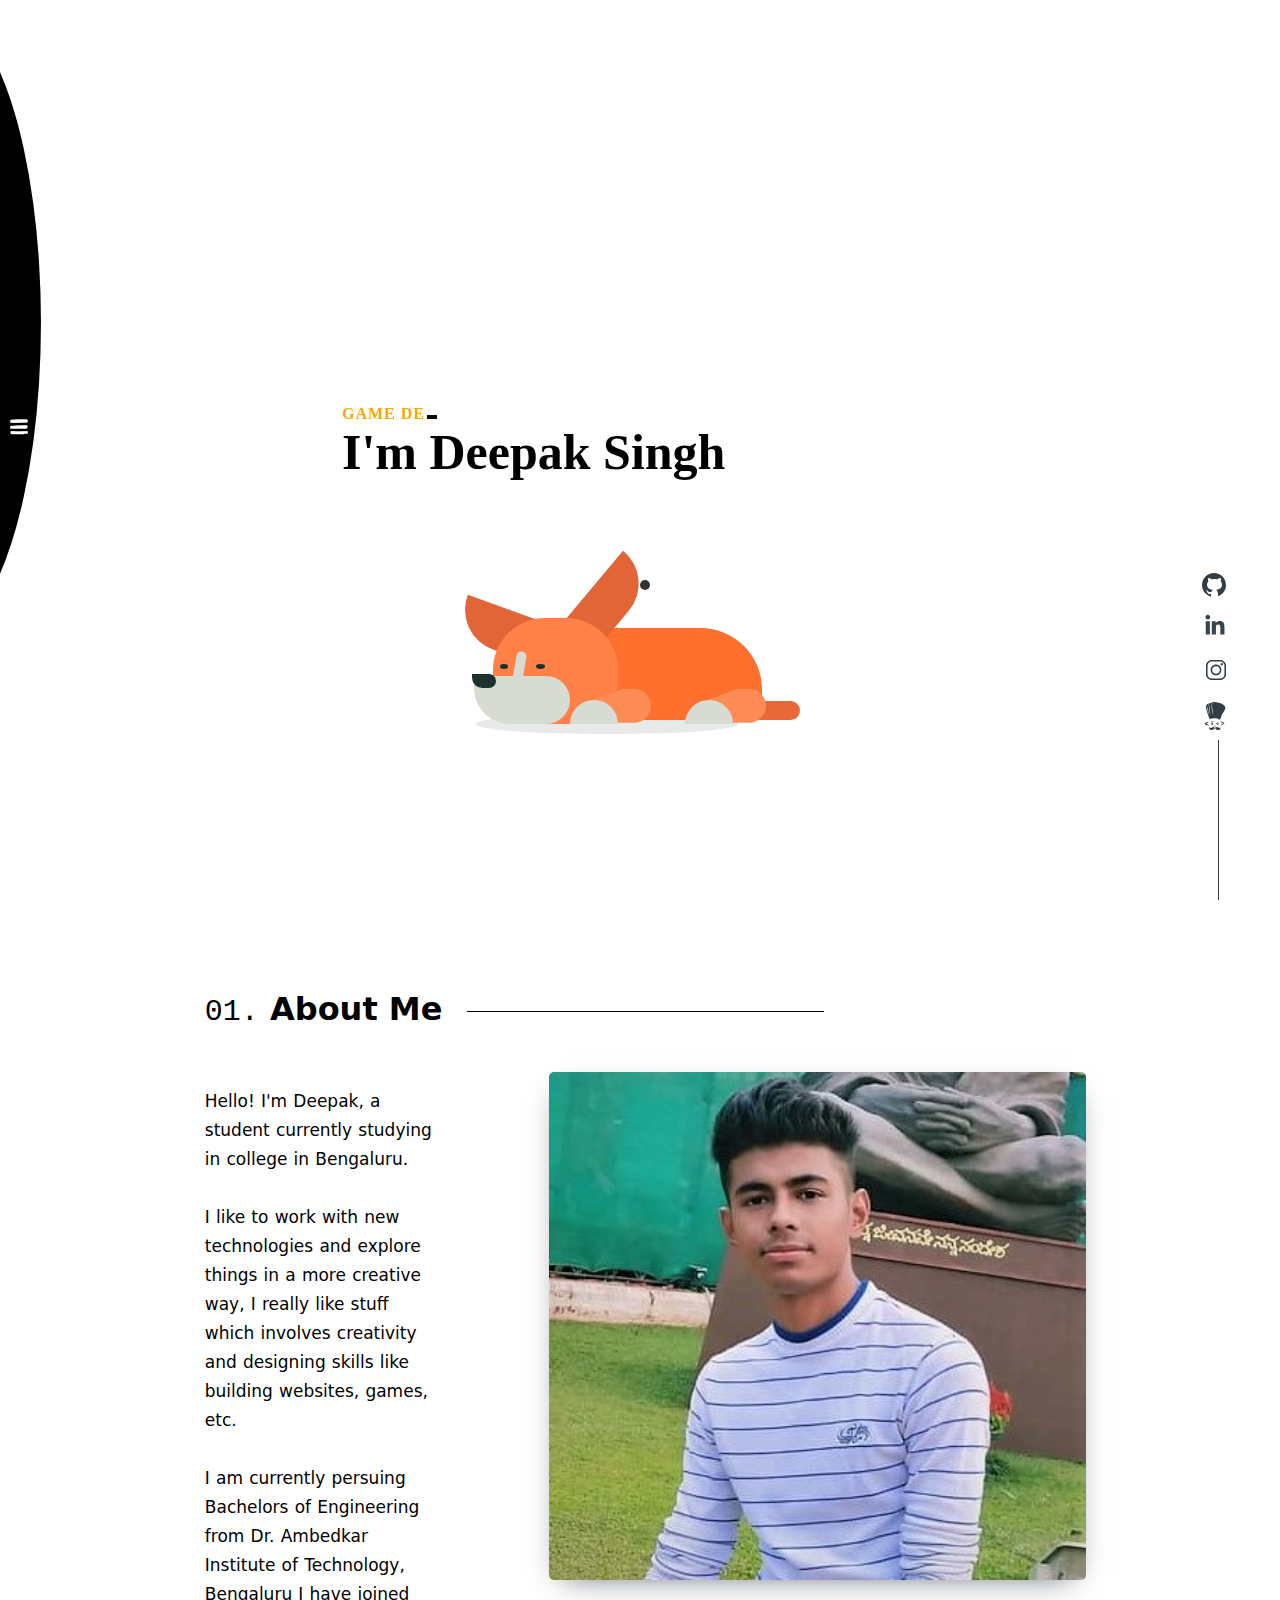
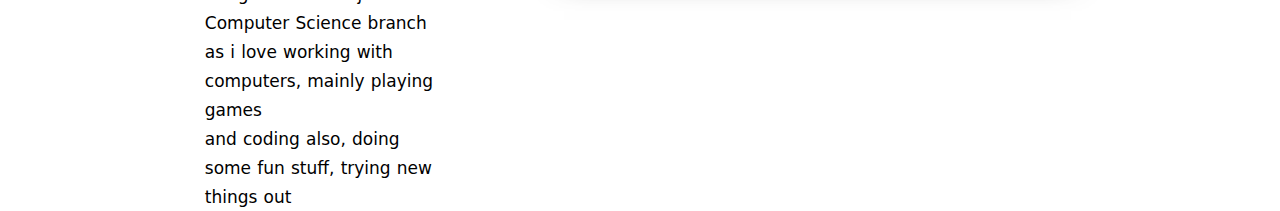
==== index.html @ c79bebb3 "Add files via upload" ====
<html lang="en">

<head>
    <meta charset="UTF-8">
    <meta name="viewport" content="width=device-width, initial-scale=1.0">
    <link rel="stylesheet" href="main.css">
    <link href="https://fonts.googleapis.com/css2?family=Inconsolata:wght@500&family=Work+Sans&display=swap" rel="stylesheet">
    <link href="https://fonts.googleapis.com/css2?family=Lato&family=Open+Sans&display=swap" rel="stylesheet">
    <link href="https://fonts.googleapis.com/css2?family=Amatic+SC:wght@700&display=swap" rel="stylesheet">
    <link href="https://fonts.googleapis.com/css2?family=Orbitron&display=swap" rel="stylesheet">
    <link href="https://fonts.googleapis.com/css2?family=Bangers&family=Pangolin&display=swap" rel="stylesheet">
    <script src="https://unpkg.com/ionicons@5.1.2/dist/ionicons.js"></script>
    <link href="https://fonts.googleapis.com/css2?family=Varela&display=swap" rel="stylesheet">
    <link rel="stylesheet" href="https://cdnjs.cloudflare.com/ajax/libs/font-awesome/4.7.0/css/font-awesome.min.css">
    <link href="https://fonts.googleapis.com/css2?family=Work+Sans&display=swap" rel="stylesheet">
    <title>Deepak</title>
</head>

<body>




    <div id="navigation__1" onclick="toggleoff">

        <div class="left_toggle">

        </div>
        <div class="toggle_icon" onclick="toggleoff()">
            <img src="https://img.icons8.com/fluent/26/000000/delete-sign.png" class="go_back" />
        </div>
        <ul>
            <li><a href="#">About</a></li>
            <li><a href="skills.html#">Skills</a></li>
            <li><a href="exp.html#">Projects</a></li>
            <li><a href="#">Work</a></li>
            <li><a href="#">Contact</a></li>
        </ul>
    </div>


    <div class="contact">
        <div class="icons">
            <div class="git">
                <a href="https://github.com/deepaksing">
                    <svg xmlns="http://www.w3.org/2000/svg" x="0px" y="0px" width="30" height="30" viewBox="0 0 172 172" style=" fill:#000000;"><g fill="none" fill-rule="nonzero" stroke="none" stroke-width="1" stroke-linecap="butt" stroke-linejoin="miter" stroke-miterlimit="10" stroke-dasharray="" stroke-dashoffset="0" font-family="none" font-weight="none" font-size="none" text-anchor="none" style="mix-blend-mode: normal"><path d="M0,172v-172h172v172z" fill="none"></path><g fill="#333d45"><path d="M86,17.2c-37.9948,0 -68.8,30.8052 -68.8,68.8c0,32.23853 22.19947,59.21387 52.12747,66.67867c-0.32107,-0.9288 -0.52747,-2.00667 -0.52747,-3.34253v-11.75907c-2.79213,0 -7.47053,0 -8.64587,0c-4.70707,0 -8.8924,-2.02387 -10.922,-5.78493c-2.2532,-4.1796 -2.64307,-10.57227 -8.22733,-14.4824c-1.65693,-1.30147 -0.3956,-2.7864 1.5136,-2.58573c3.526,0.9976 6.45,3.41707 9.202,7.00613c2.74053,3.5948 4.03053,4.40893 9.1504,4.40893c2.48253,0 6.19773,-0.14333 9.69507,-0.69373c1.88053,-4.77587 5.13133,-9.17333 9.10453,-11.2488c-22.9104,-2.3564 -33.84387,-13.75427 -33.84387,-29.22853c0,-6.66213 2.838,-13.1064 7.65973,-18.53587c-1.5824,-5.38933 -3.57187,-16.38013 0.60773,-20.56547c10.30853,0 16.54067,6.68507 18.03707,8.49107c5.13707,-1.76013 10.77867,-2.75773 16.70693,-2.75773c5.93973,0 11.60427,0.9976 16.7528,2.7692c1.4792,-1.79453 7.71707,-8.50253 18.04853,-8.50253c4.1968,4.19107 2.1844,15.22773 0.5848,20.6056c4.79307,5.418 7.61387,11.84507 7.61387,18.49573c0,15.4628 -10.91627,26.85493 -33.79227,29.2228c6.2952,3.2852 10.8876,12.51587 10.8876,19.4704v15.67493c0,0.59627 -0.13187,1.02627 -0.20067,1.53653c26.80907,-9.39693 46.06733,-34.85293 46.06733,-64.87267c0,-37.9948 -30.8052,-68.8 -68.8,-68.8z"></path></g></g></svg>
                </a>
            </div>
            <div class="lin">
                <svg xmlns="http://www.w3.org/2000/svg" x="0px" y="0px" width="29" height="29" viewBox="0 0 172 172" style=" fill:#000000;"><g fill="none" fill-rule="nonzero" stroke="none" stroke-width="1" stroke-linecap="butt" stroke-linejoin="miter" stroke-miterlimit="10" stroke-dasharray="" stroke-dashoffset="0" font-family="none" font-weight="none" font-size="none" text-anchor="none" style="mix-blend-mode: normal"><path d="M0,172v-172h172v172z" fill="none"></path><g fill="#38434e"><path d="M46.45386,21.5c-7.84213,0 -14.20386,6.35123 -14.20386,14.19336c0,7.84212 6.35661,14.34033 14.19336,14.34033c7.83675,0 14.20386,-6.49821 14.20386,-14.34033c0,-7.83675 -6.35123,-14.19336 -14.19336,-14.19336zM115.75146,59.125c-11.92713,0 -18.75153,6.23743 -22.0249,12.44018h-0.34643v-10.77099h-23.50513v78.95581h24.49195v-39.08423c0,-10.2985 0.77736,-20.25073 13.52148,-20.25073c12.56137,-0.00001 12.74462,11.74261 12.74462,20.90161v38.43335h24.46045h0.03149v-43.36743c0,-21.2205 -4.56254,-37.25757 -29.37354,-37.25757zM34.20264,60.79419v78.95581h24.51294v-78.95581z"></path></g></g></svg>
            </div>

            <div class="insta">
                <svg xmlns="http://www.w3.org/2000/svg" x="0px" y="0px" width="20" height="20" viewBox="0 0 172 172" style=" fill:#000000;"><g fill="none" fill-rule="nonzero" stroke="none" stroke-width="1" stroke-linecap="butt" stroke-linejoin="miter" stroke-miterlimit="10" stroke-dasharray="" stroke-dashoffset="0" font-family="none" font-weight="none" font-size="none" text-anchor="none" style="mix-blend-mode: normal"><path d="M0,172v-172h172v172z" fill="none"></path><g fill="#333d45"><path d="M49.92548,0c-27.49519,0 -49.92548,22.43029 -49.92548,49.92548v72.14904c0,27.49519 22.43029,49.92548 49.92548,49.92548h72.14904c27.49519,0 49.92548,-22.43029 49.92548,-49.92548v-72.14904c0,-27.49519 -22.43029,-49.92548 -49.92548,-49.92548zM49.92548,13.23077h72.14904c20.33714,0 36.69471,16.33173 36.69471,36.69471v72.14904c0,20.33714 -16.33173,36.69471 -36.69471,36.69471h-72.14904c-20.33714,0 -36.69471,-16.33173 -36.69471,-36.69471v-72.14904c0,-20.33714 16.33173,-36.69471 36.69471,-36.69471zM135.61538,26.46154c-5.47837,0 -9.92308,4.44471 -9.92308,9.92308c0,5.47837 4.44471,9.92308 9.92308,9.92308c5.47837,0 9.92308,-4.44471 9.92308,-9.92308c0,-5.47837 -4.44471,-9.92308 -9.92308,-9.92308zM86,39.69231c-25.50541,0 -46.30769,20.80228 -46.30769,46.30769c0,25.50541 20.80228,46.30769 46.30769,46.30769c25.50541,0 46.30769,-20.80228 46.30769,-46.30769c0,-25.50541 -20.80228,-46.30769 -46.30769,-46.30769zM86,52.92308c18.34736,0 33.07692,14.72957 33.07692,33.07692c0,18.34736 -14.72956,33.07692 -33.07692,33.07692c-18.34735,0 -33.07692,-14.72956 -33.07692,-33.07692c0,-18.34735 14.72957,-33.07692 33.07692,-33.07692z"></path></g></g></svg>
            </div>

            <div class="codec">
                <a href="https://www.codechef.com/users/deepak123s456">
                    <svg xmlns="http://www.w3.org/2000/svg" xmlns:xlink="http://www.w3.org/1999/xlink" aria-hidden="true" focusable="false" width="28" height="28" style="-ms-transform: rotate(360deg); -webkit-transform: rotate(360deg); transform: rotate(360deg);" preserveAspectRatio="xMidYMid meet"
                        viewBox="0 0 24 24"><path d="M11.007 0c-.787.031-1.515.37-2.222.685a12.27 12.27 0 0 1-1.864.703c-.635.176-1.3.354-1.814.788c-.222.18-.356.439-.529.662c-.309.486-.448 1.067-.457 1.638c.036.61.216 1.2.376 1.786c.368 1.262.807 2.503 1.197 3.759c.366 1.161.703 2.344 1.294 3.416c.197.394.35.808.535 1.206c.027.067.052.158.142.149c.136-.012.243-.115.368-.164c.828-.414 1.74-.642 2.655-.749c.708-.074 1.43-.078 2.131.054c.72.163 1.417.426 2.092.724c.36.172.719.348 1.088.498c.048.04.135.058.16-.016c.219-.327.469-.635.667-.976c.495-1.061.522-2.279 1.038-3.331c.358-.721.892-1.337 1.266-2.048c.175-.266.431-.467.588-.747c.437-.669.78-1.398 1.05-2.15c.102-.293.172-.612.09-.919c-.06-.299-.202-.57-.318-.848a2.481 2.481 0 0 0-.278-.66c-.407-.676-1.07-1.149-1.743-1.536c-1.045-.59-2.196-.969-3.351-1.28A20.733 20.733 0 0 0 11.426.01a5.005 5.005 0 0 0-.42-.01zm-.889.606c-.261.223-.363.569-.468.883c-.168.568-.263 1.163-.207 1.756c.064 1.062.197 2.12.33 3.175c.18 1.352.387 2.7.677 4.034c.026.165.064.347.05.51c-.115-.175-.182-.383-.258-.58c-.25-.765-.432-1.549-.604-2.334a26.008 26.008 0 0 1-.562-4.317c-.025-.843-.004-1.726.37-2.501c.118-.226.259-.46.48-.597a.411.411 0 0 1 .218-.049l-.026.02zM6.516 1.77c.128 0 .139.159.168.252c.266.798.422 1.628.679 2.428c.174.649.238 1.323.308 1.991c.097 1.039.108 2.085.246 3.12c.026.199.082.393.119.59c.01.067-.059.049-.083.014c-.148-.161-.183-.391-.246-.592c-.16-.645-.242-1.305-.334-1.962c-.174-1.316-.287-2.64-.529-3.945c-.158-.612-.356-1.215-.46-1.838c.006-.051.093-.048.132-.058zM4.589 3.607c.229.056.365.268.512.434c.4.535.54 1.204.695 1.843c.283 1.265.446 2.553.725 3.82c.131.666.293 1.326.507 1.971c.014.051.035.133.038.17c-.233-.43-.393-.896-.565-1.353c-.598-1.698-.823-3.496-1.3-5.228c-.133-.478-.308-.95-.596-1.358c-.047-.088-.08-.204-.037-.297c.006-.004.014-.003.02-.002zm12.646 13.196c-.136.007-.31.11-.276.267c.094.218.334.308.526.416c.441.216.938.29 1.358.546c.092.06.149.197.064.287c-.18.266-.47.44-.723.634c-.372.266-.777.51-1.057.879c-.066.107-.041.267.082.32c.109.079.243.018.338-.051c.518-.294.995-.654 1.478-1.002c.32-.239.644-.477.926-.76c.085-.135-.03-.274-.118-.371c-.273-.285-.62-.487-.965-.67a4.959 4.959 0 0 0-1.458-.495a1.251 1.251 0 0 0-.175 0zM5.96 16.83c-.527.134-.997.42-1.474.673c-.425.243-.854.496-1.205.841a.699.699 0 0 0-.172.488c.065.108.2.14.301.206c.852.442 1.735.822 2.63 1.168c.132.042.265.113.406.107c.158-.02.309-.204.213-.356c-.146-.243-.42-.361-.65-.506c-.547-.303-1.154-.512-1.636-.918c-.046-.091.094-.128.142-.18c.549-.395 1.229-.593 1.713-1.077c.089-.09.164-.259.048-.358c-.086-.073-.206-.087-.316-.088zm8.115.793c-.43.027-.835.431-.774.876c.032.259.089.525.228.749c.12.18.33.286.546.287c.273.031.59-.059.726-.318c.137-.237.212-.514.205-.787c-.038-.46-.466-.845-.93-.807zm-4.49.01c-.464.028-.807.505-.77.953c.011.444.315.902.765.994c.352.06.71-.19.803-.53c.125-.35.132-.761-.044-1.095c-.157-.25-.478-.327-.754-.322zm.112.653c.241.064.294.47.045.558c-.141.034-.239-.12-.234-.244c-.008-.127.05-.287.189-.314zm4.437.143c.097 0 .226.071.19.187c-.013.171-.215.333-.377.226c-.132-.07-.172-.296-.02-.368a.418.418 0 0 1 .207-.045zm-3.518 2.977c-.553.051-1.044.335-1.542.559c-.304.156-.662.312-1.005.187c-.377-.12-.707-.35-1.059-.52c-.075-.013-.061.077-.047.122c.081.53.129 1.102.454 1.55c.338.437.902.618 1.433.667c.797.072 1.642-.118 2.271-.629c.309-.262.571-.631.585-1.049c-.006-.324-.244-.596-.524-.734a1.085 1.085 0 0 0-.566-.153zm2.58.008c-.396.052-.815.262-.972.65c-.129.358.034.748.272 1.02c.426.509 1.07.793 1.718.884c.577.078 1.186.014 1.714-.24c.438-.225.767-.655.85-1.142c.064-.291.081-.59.124-.884c-.066-.078-.148.038-.218.052c-.337.142-.647.367-1.01.435c-.363.024-.687-.172-1.015-.293c-.43-.178-.851-.403-1.315-.478a1.21 1.21 0 0 0-.147-.004zm-2.881-5.091c-.07 0-.143.014-.216.03a2.93 2.93 0 0 0-.454.152c-.15.061-.292.127-.407.18a4.07 4.07 0 0 1-.218.092a.277.277 0 0 1-.182-.034c-.062-.037-.12-.101-.141-.255l-.27.038c.031.218.14.37.27.45c.13.079.268.09.378.067c.085-.018.16-.058.276-.111c.116-.053.255-.118.397-.176c.143-.058.288-.11.41-.138a.52.52 0 0 1 .252-.009c.14.06.19.13.215.179c.025.05.03.067.03.067l.263-.06s.002-.024-.05-.128a.678.678 0 0 0-.35-.307a.482.482 0 0 0-.204-.037zm2.744 3.937a.136.136 0 0 0-.102.05s-.122.148-.286.295c-.165.148-.38.28-.493.283c-.112.003-.314-.118-.47-.26c-.155-.14-.267-.284-.267-.284a.136.136 0 1 0-.214.167s.124.16.299.319c.175.16.397.337.66.33c.259-.008.484-.19.666-.352c.182-.163.315-.325.315-.325a.136.136 0 0 0-.108-.223zM11.007.001c-.787.03-1.515.368-2.222.684a12.27 12.27 0 0 1-1.864.703c-.635.176-1.3.354-1.814.788c-.222.18-.356.44-.529.663c-.309.485-.448 1.066-.457 1.637c.036.61.216 1.2.376 1.786c.368 1.263.807 2.503 1.197 3.759c.366 1.161.703 2.344 1.294 3.417c.197.393.35.807.535 1.205c.027.067.052.158.142.15c.136-.013.243-.116.368-.165c.828-.414 1.74-.641 2.655-.749c.708-.074 1.43-.078 2.131.055c.72.163 1.417.425 2.092.723c.36.172.719.348 1.088.498c.048.04.135.058.16-.016c.219-.327.469-.635.667-.975c.495-1.062.522-2.28 1.038-3.332c.358-.721.892-1.336 1.266-2.047c.175-.266.431-.468.588-.747c.437-.67.78-1.4 1.05-2.151c.102-.293.172-.612.09-.919c-.06-.298-.202-.57-.318-.848a2.481 2.481 0 0 0-.278-.659c-.407-.676-1.07-1.15-1.743-1.536c-1.045-.591-2.196-.97-3.351-1.281A20.733 20.733 0 0 0 11.426.01a5.005 5.005 0 0 0-.42-.01zm-.889.606c-.261.222-.363.568-.468.883c-.168.567-.263 1.163-.207 1.755c.064 1.062.197 2.12.33 3.175c.18 1.352.387 2.701.677 4.034c.026.165.064.347.05.51c-.115-.175-.182-.383-.258-.58c-.25-.765-.432-1.549-.604-2.334a26.008 26.008 0 0 1-.562-4.316c-.025-.844-.004-1.727.37-2.502c.118-.225.259-.46.48-.597a.411.411 0 0 1 .218-.049l-.026.02zM6.516 1.77c.128 0 .139.16.168.252c.266.798.422 1.628.679 2.429c.174.648.238 1.322.308 1.99c.097 1.04.108 2.086.246 3.12c.026.199.082.394.119.59c.01.068-.059.05-.083.014c-.148-.16-.183-.39-.246-.592c-.16-.645-.242-1.304-.334-1.962c-.174-1.315-.287-2.64-.529-3.945c-.158-.612-.356-1.215-.46-1.838c.006-.051.093-.048.132-.058zM4.589 3.608c.229.055.365.267.512.433c.4.535.54 1.204.695 1.843c.283 1.265.446 2.554.725 3.82c.131.666.293 1.327.507 1.971c.014.051.035.133.038.17c-.233-.43-.393-.896-.565-1.352c-.598-1.7-.823-3.497-1.3-5.23c-.133-.477-.308-.95-.596-1.357c-.047-.087-.08-.204-.037-.296c.006-.004.014-.003.02-.002zm12.646 13.195c-.136.007-.31.11-.276.268c.094.217.334.307.526.416c.441.215.938.289 1.358.545c.092.06.149.197.064.287c-.18.267-.47.44-.723.634c-.372.266-.777.51-1.057.879c-.066.107-.041.267.082.32c.109.079.243.019.338-.05c.518-.295.995-.655 1.478-1.002c.32-.24.644-.478.926-.761c.085-.135-.03-.274-.118-.37c-.273-.286-.62-.488-.965-.672a4.959 4.959 0 0 0-1.458-.493a1.251 1.251 0 0 0-.175-.001zm-11.276.029c-.527.133-.997.42-1.474.672c-.425.243-.854.497-1.205.842a.699.699 0 0 0-.172.487c.065.109.2.14.301.206c.852.442 1.735.823 2.63 1.168c.132.042.265.113.406.108c.158-.02.309-.205.213-.357c-.146-.243-.42-.361-.65-.506c-.547-.303-1.154-.512-1.636-.918c-.046-.09.094-.128.142-.18c.549-.394 1.229-.592 1.713-1.077c.089-.09.164-.258.048-.357c-.086-.074-.206-.088-.316-.088zm8.115.792c-.43.028-.835.432-.774.876c.032.26.089.526.228.75c.12.179.33.285.546.287c.273.03.59-.06.726-.319a1.51 1.51 0 0 0 .205-.787c-.038-.46-.466-.844-.93-.807zm-4.49.01c-.464.028-.807.505-.77.953c.011.444.315.902.765.995c.352.059.71-.19.803-.53c.125-.35.132-.762-.044-1.096c-.157-.249-.478-.327-.754-.322zm.112.654c.241.063.294.47.045.557c-.141.034-.239-.12-.234-.244c-.008-.127.05-.287.189-.313zm4.437.142c.097 0 .226.072.19.187c-.013.172-.215.333-.377.227c-.132-.071-.172-.297-.02-.369a.418.418 0 0 1 .207-.045zm-3.518 2.977c-.553.052-1.044.336-1.542.56c-.304.155-.662.311-1.005.186c-.377-.119-.707-.35-1.059-.52c-.075-.012-.061.078-.047.122c.081.53.129 1.102.454 1.55c.338.438.902.619 1.433.667c.797.072 1.642-.118 2.271-.629c.309-.262.571-.63.585-1.049c-.006-.324-.244-.596-.524-.734a1.085 1.085 0 0 0-.566-.153zm2.58.008c-.396.052-.815.262-.972.65c-.129.359.034.748.272 1.021c.426.508 1.07.792 1.718.883c.577.078 1.186.015 1.714-.24c.438-.225.767-.655.85-1.142c.064-.29.081-.59.124-.884c-.066-.077-.148.039-.218.052c-.337.143-.647.367-1.01.436c-.363.024-.687-.172-1.015-.294c-.43-.178-.851-.402-1.315-.477a1.21 1.21 0 0 0-.147-.004z" fill="#333D45"/></svg>
                </a>
            </div>
            <div class="linee"></div>
        </div>
    </div>


    <header>
        <a href="#" class="logo">Deepak</a>
        <ul>
            <li><a href="#">About   /</a></li>
            <li><a href="skills.html#">Skills   /</a></li>
            <li><a href="exp.html#">Projects   /</a></li>
            <li><a href="#">Work   /</a></li>
            <li><a href="#">Contact</a></li>
        </ul>
    </header>

    <div class="portfolio">

        <div class="main_page">



            <div class="cursor"></div>
            <div class="container">
                <!--------------  Header        -------------------->


                <!------------     NavBar    --------------------->

                <div class="nav_bg">

                </div>

                <nav class="navbar" onclick="expand()">
                    <div class="menu">
                        <svg xmlns="http://www.w3.org/2000/svg" x="0px" y="0px" width="26" height="26" viewBox="0 0 172 172" <svg xmlns="http://www.w3.org/2000/svg" x="0px" y="0px" width="48" height="48" viewBox="0 0 172 172" <svg xmlns="http://www.w3.org/2000/svg" x="0px" y="0px"
                            width="48" height="48" viewBox="0 0 172 172" style=" fill:#000000;"><g transform="translate(14.62,14.62) scale(0.83,0.83)"><g fill="none" fill-rule="nonzero" stroke="none" stroke-width="1" stroke-linecap="butt" stroke-linejoin="miter" stroke-miterlimit="10" stroke-dasharray="" stroke-dashoffset="0" font-family="none" font-weight="none" font-size="none" text-anchor="none" style="mix-blend-mode: normal"><path d="M0,172v-172h172v172z" fill="none"></path><path d="" fill="none"></path><g fill="#ffffff"><path d="M91.22092,26.88933c-22.11275,-0.60917 -40.98617,1.24342 -62.99142,3.5045c-2.18942,0.22575 -4.45767,0.48733 -6.3425,1.62325c-4.85183,2.92042 -4.94858,7.72567 -4.45767,13.36942c0.16125,1.8705 0.58408,4.1065 2.32917,4.7945c0.48375,0.18992 1.01408,0.22933 1.53725,0.26517c39.77858,2.63733 84.08292,1.37242 123.82925,-1.677c4.89483,-0.37625 6.12033,-0.88508 8.73258,-5.04175c2.95625,-4.70133 2.2145,-10.99367 -2.53342,-13.87108c-4.7515,-2.87383 -6.16692,-3.12467 -11.72108,-3.13542c-14.99983,-0.02508 -33.3895,0.58408 -48.38217,0.16842z"></path><path d="M67.65692,53.67475c-15.24708,0 -30.97075,-0.41208 -46.483,-1.4405c-0.54467,-0.03583 -1.30433,-0.07883 -2.07833,-0.38342c-3.01,-1.18967 -3.3325,-4.90558 -3.45075,-6.30667c-0.4945,-5.70108 -0.49092,-11.56342 5.31767,-15.05717c2.28975,-1.37958 4.94858,-1.65192 7.08425,-1.86692c20.73675,-2.13208 40.334,-4.16025 63.22433,-3.51525v0c9.27008,0.258 19.88392,0.11467 30.143,-0.0215c6.30667,-0.08242 12.49508,-0.15408 18.189,-0.1505c5.81575,0.01433 7.53933,0.30817 12.642,3.39342c2.451,1.4835 4.16742,3.85567 4.8375,6.68292c0.75967,3.21067 0.13617,6.73308 -1.71283,9.675c-2.97417,4.72283 -4.72283,5.45742 -10.11217,5.87308c-20.77258,1.59458 -48.29617,3.1175 -77.60067,3.1175zM82.68542,28.56633c-19.13858,0 -36.2705,1.763 -54.27317,3.61558c-2.26467,0.23292 -4.11367,0.48017 -5.60075,1.37242c-3.70517,2.22883 -4.11725,5.68317 -3.59767,11.68167c0.16483,1.92783 0.56975,3.03508 1.20042,3.28233c0.24008,0.09317 0.65575,0.11825 0.98542,0.13975c45.1285,2.98492 92.11317,0.74175 123.58558,-1.67342c4.386,-0.33683 5.07758,-0.59125 7.34942,-4.21042c1.34017,-2.13208 1.79883,-4.66192 1.26133,-6.93733c-0.31533,-1.33658 -1.12875,-3.19275 -3.20708,-4.44692c-4.43975,-2.68392 -5.49325,-2.86308 -10.79658,-2.87742c-5.67958,-0.01433 -11.84292,0.07167 -18.13167,0.15408c-10.2985,0.13617 -20.94458,0.27592 -30.28992,0.01792v0c-2.87742,-0.08242 -5.70108,-0.11825 -8.48533,-0.11825z"></path><path d="M88.88458,76.70842c-20.50383,0.68442 -40.807,0.18275 -61.31442,0.817c-3.62275,0.11108 -7.84392,0.54825 -9.77175,3.61558c-1.89917,3.02433 -1.2685,8.23092 -0.77042,11.87875c0.44433,3.2465 2.55492,4.74433 5.81575,5.07042c3.78042,0.37983 8.88667,0.22933 12.69217,0.29742c33.05983,0.60917 68.38075,-0.82058 100.76333,-0.02867c4.43975,0.1075 9.21992,-0.74892 12.513,-3.72667c2.69825,-2.44025 3.88075,-6.20275 4.0205,-9.83983c0.11825,-3.08525 -0.5805,-6.46075 -2.96342,-8.42442c-2.33275,-1.92425 -5.62942,-2.00308 -8.65375,-1.98517c-18.1245,0.1075 -34.21367,1.72358 -52.331,2.32558z"></path><path d="M54.16925,100.3405c-6.28517,0 -12.53092,-0.04658 -18.66558,-0.15767c-3.76967,-0.07525 -8.92967,0.08242 -12.8355,-0.30817c-5.45025,-0.54108 -7.04125,-3.89508 -7.41392,-6.61125c-0.61992,-4.54367 -1.10367,-9.675 1.032,-13.072c2.63375,-4.1925 8.44233,-4.37167 11.23375,-4.45767c10.04767,-0.30817 20.19925,-0.34758 30.014,-0.38342c10.24475,-0.03942 20.83708,-0.07883 31.29325,-0.43v0c7.38883,-0.24367 14.53758,-0.67008 21.44983,-1.075c9.91867,-0.58408 20.17417,-1.18608 30.93133,-1.25058c2.74842,0 6.84775,-0.03942 9.80042,2.39725c2.49758,2.04967 3.78042,5.56133 3.612,9.87567c-0.17917,4.63325 -1.81675,8.57492 -4.60817,11.10117c-4.02767,3.64425 -9.72517,4.28208 -13.76,4.18892c-16.813,-0.4085 -34.77625,-0.21858 -52.1375,-0.03225c-9.87567,0.1075 -19.95917,0.215 -29.94592,0.215zM88.9455,78.50008c-10.50992,0.35117 -21.13092,0.39058 -31.40075,0.43c-9.79325,0.03942 -19.92333,0.07525 -29.91725,0.38342c-3.47583,0.10392 -6.89075,0.51958 -8.30975,2.77708c-1.61967,2.58358 -0.89942,7.85108 -0.51242,10.6855c0.215,1.55875 0.8815,3.19633 4.21758,3.52958c3.70875,0.37267 8.83292,0.22217 12.54525,0.28667c15.83117,0.29383 32.4435,0.11467 48.51117,-0.06092c17.39708,-0.18633 35.38542,-0.37625 52.26292,0.03225c3.40417,0.09317 8.11983,-0.41567 11.26958,-3.26442c2.795,-2.52625 3.35042,-6.46075 3.43283,-8.58208c0.07167,-1.83467 -0.13617,-5.17792 -2.31125,-6.96958c-1.806,-1.4835 -4.601,-1.58383 -7.5035,-1.57667c-10.664,0.0645 -20.41783,0.63783 -30.745,1.24342c-6.93375,0.41567 -14.10758,0.8385 -21.53942,1.08575z"></path><path d="M85.3335,121.53233c-21.07358,0.18992 -39.4955,-1.64117 -60.58342,-0.82058c-1.38317,0.05375 -2.84875,0.40133 -3.83058,1.37958c-1.35092,1.34733 -1.22908,3.52958 -1.01408,5.42517l0.47658,4.20325c0.4085,3.612 3.64425,9.94733 7.28133,9.96883c31.2395,0.17917 60.89517,0.08958 92.13467,-0.26517c6.16333,-0.07167 12.341,-0.1505 18.4685,-0.80983c3.83417,-0.41208 7.64683,-1.04633 11.40933,-1.90633c1.41183,-0.3225 2.91325,-0.73458 3.8485,-1.83825c0.76683,-0.91017 1.02125,-2.13925 1.1825,-3.31817c0.28667,-2.07475 0.37625,-4.17458 0.27592,-6.26367c-0.17917,-3.70517 -3.22142,-6.68292 -6.92658,-6.79042c-21.10942,-0.61633 -41.43408,0.84567 -62.72267,1.03558z"></path><path d="M58.77383,143.57342c-10.277,0 -20.597,-0.02867 -31.12842,-0.08958c-5.0095,-0.02867 -8.60717,-7.654 -9.04792,-11.55983l-0.47658,-4.20325c-0.18992,-1.68775 -0.54467,-4.82675 1.53008,-6.9015c1.16817,-1.161 2.90608,-1.82033 5.02742,-1.89917c11.98625,-0.45867 23.3275,-0.07525 34.29608,0.30458c8.46383,0.29383 17.20717,0.60558 26.34108,0.516v0c8.11983,-0.07525 16.22175,-0.33325 24.0585,-0.58767c12.60617,-0.4085 25.63517,-0.82417 38.72867,-0.44433c4.63325,0.13617 8.43875,3.86642 8.6645,8.49608c0.1075,2.20017 0.01075,4.41825 -0.29025,6.59692c-0.19708,1.45125 -0.52675,2.97417 -1.58742,4.22833c-1.28642,1.52292 -3.16408,2.04967 -4.82317,2.4295c-3.81267,0.87075 -7.72208,1.52292 -11.61358,1.94217c-6.32458,0.67725 -12.86775,0.7525 -18.6405,0.82058c-21.00908,0.2365 -40.93958,0.35117 -61.0385,0.35117zM36.25617,122.28842c-3.73742,0 -7.52858,0.0645 -11.438,0.21858c-1.18967,0.043 -2.12492,0.34758 -2.63733,0.85642c-0.74892,0.74533 -0.68083,2.33992 -0.49808,3.95242l0.47658,4.20325c0.37983,3.3755 3.35042,8.36708 5.51117,8.38142c31.10692,0.18633 60.37558,0.09675 92.10242,-0.26517c5.97342,-0.06808 12.1475,-0.13617 18.30008,-0.79908c3.75175,-0.40492 7.52142,-1.03558 11.19792,-1.8705c1.14308,-0.26158 2.31125,-0.57333 2.881,-1.25058c0.46583,-0.55183 0.64858,-1.47992 0.774,-2.40083c0.27233,-1.96008 0.35833,-3.956 0.26158,-5.934c-0.13617,-2.76992 -2.41517,-5.00592 -5.18867,-5.08833c-12.98242,-0.37983 -25.95767,0.03583 -38.51008,0.44433c-7.85467,0.25083 -15.97808,0.516 -24.14092,0.58767v0c-9.19125,0.10033 -17.99192,-0.22217 -26.49517,-0.516c-7.64325,-0.26517 -15.00342,-0.51958 -22.5965,-0.51958z"></path></g><path d="" fill="none"></path></g></g></svg>
                    </div>
                </nav>

                <!---------------   main content           ------------------------>
                <div class="main_content">
                    <div class="intro">
                        <div class="wrapper">
                            <div data-text></div>
                            <span class="item">Game Devloper</span>
                            <span class="item">Competitive Progammer</span>
                            <span class="item">Frontend developer</span>
                            <h2>I'm Deepak Singh</h2>
                        </div>
                    </div>

                    <div class="doggy">
                        <div class="dog">
                            <div class="dog__paws">
                                <div class="dog__bl-leg leg">
                                    <div class="dog__bl-paw paw"></div>
                                    <div class="dog__bl-top top"></div>
                                </div>
                                <div class="dog__fl-leg leg">
                                    <div class="dog__fl-paw paw"></div>
                                    <div class="dog__fl-top top"></div>
                                </div>
                                <div class="dog__fr-leg leg">
                                    <div class="dog__fr-paw paw"></div>
                                    <div class="dog__fr-top top"></div>
                                </div>
                            </div>
                            <div class="dog__body">
                                <div class="dog__tail"></div>
                            </div>
                            <div class="dog__head">
                                <div class="dog__snout">
                                    <div class="dog__nose"></div>
                                    <div class="dog__eyes">
                                        <div class="dog__eye-l"></div>
                                        <div class="dog__eye-r"></div>
                                    </div>
                                </div>
                            </div>
                            <div class="dog__head-c">
                                <div class="dog__ear-l"></div>
                                <div class="dog__ear-r"></div>
                            </div>
                        </div>
                    </div>
                    <div class="arrow_c" onclick="togglecontact()"></div>
                </div>
            </div>

            <div class="down-point"></div>
        </div>

        <div class="page_2">


            <div class="about">
                <h2 class="aboutme">
                    About Me
                </h2>
                <div class="content">
                    <br/><br> Hello! I'm Deepak, a student currently studying in college in Bengaluru.<br>
                    <br> I like to work with new technologies and explore things in a more creative way, I really like stuff which involves creativity and designing skills like building websites, games, etc.<br/>
                    <br/> I am currently persuing Bachelors of Engineering from Dr. Ambedkar Institute of Technology, Bengaluru I have joined Computer Science branch as i love working with computers, mainly playing games<br> and coding also, doing some fun stuff, trying new things out 
                    <br/>
                    <br/>
                    <div class="ppic">
                        <img src="pp.jpg" alt="profile" class="prpic">
                    </div>
                </div>
            </div>
        </div>



    </div>






    <script src="https://cdnjs.cloudflare.com/ajax/libs/pixi.js/4.0.2/pixi.min.js"></script>
    <script src="https://cdnjs.cloudflare.com/ajax/libs/gsap/3.3.4/gsap.min.js"></script>
    <script src="https://cdnjs.cloudflare.com/ajax/libs/gsap/3.3.4/ScrollTrigger.min.js"></script>
    <script src="https://cdnjs.cloudflare.com/ajax/libs/pixi.js/5.1.3/pixi.min.js"></script>
    <script>
        /**   TYPING EFFECT   JS */

        let wrapper;

        const sleep = ms => new Promise(resolve => setTimeout(resolve, ms));

        async function writingAll(stringTarget, container) {
            wrapper = document.querySelector('[' + container + ']');
            const stringsContainer = document.getElementsByClassName(stringTarget);

            while (wrapper) {
                for (i = 0; i < stringsContainer.length; i++) {
                    const string = stringsContainer[i].textContent;
                    await write(string);
                    await sleep(1000);
                    await erase();
                    await sleep(1000);
                };
            }
        };

        async function write(text) {
            let index = 0;

            while (index < text.length) {
                const timeout = 100;
                await sleep(timeout);
                index++;
                wrapper.innerHTML = text.substring(0, index);
            }
        };

        async function erase() {
            while (wrapper.textContent.length) {
                const timeout = 100;
                await sleep(timeout);
                wrapper.textContent = wrapper.textContent.substring(0, wrapper.textContent.length - 2);
            }
        };

        writingAll('item', 'data-text');

        //            NAVBAR          ------- ---------- ------------

        window.addEventListener("scroll", function() {
            let nav = document.querySelector('.nav_bg');
            let navb = document.querySelector('.navbar');
            let nnav = document.querySelector('.nnav');

            if (window.scrollY > 1) {
                nav.classList.add("t_nav");
                navb.classList.add("t_navb");
            } else {
                nav.classList.remove("t_nav");
                navb.classList.remove("t_navb");
            }
        })

        window.addEventListener('scroll', function() {
            let header = document.querySelector('header');
            header.classList.toggle('sticky', window.scrollY > 2);
            if (window.scrollY > 0) {
                console.log(header);
            }
        });

        let tl = gsap.timeline();

        let mouseC = document.querySelector('.cursor');
        let changeC = document.querySelectorAll('a');
        let logo = document.querySelectorAll('logo');

        window.addEventListener("mousemove", cursor);

        function cursor(e) {
            mouseC.style.top = e.pageY + 'px';
            mouseC.style.left = e.pageX + 'px';
        }

        changeC.forEach(ch => {

            ch.addEventListener("mouseleave", () => {
                mouseC.classList.remove("link-grow")
            })

            ch.addEventListener("mouseover", () => {
                mouseC.classList.add("link-grow")
            })
        })

        tl.fromTo(".down-point", {
            y: -3
        }, {
            y: 18,
            duration: 1
        })
        tl.fromTo(".down-point", {
            opacity: .8,
            duration: .7
        }, {
            repeat: -1,
            yoyo: false,
            y: 58,
            opacity: 0.3,
            width: '8px',
            height: '8px',
            duration: 1.2
        })


        function expand() {
            tl.fromTo("#navigation__1", {
                    clipPath: 'ellipse(20% 49% at -12% 42%)'
                }, {
                    width: '100%',
                    clipPath: 'ellipse(72% 72% at 50% 50%)',
                    ease: Power2.easeOut,
                    duration: 1.1
                })
                .fromTo(".left_toggle", {
                    opacity: 0,
                    x: -100
                }, {
                    opacity: 1,
                    x: 0,
                    duration: .3
                })
                .fromTo(".toggle_icon", {
                    opacity: 0,
                    y: -70
                }, {
                    opacity: 1,
                    y: 0,
                    duration: .3
                })
                .fromTo("ul", {
                    opacity: 0,
                    y: -100
                }, {
                    opacity: 1,
                    y: 0,
                    duration: .8
                })
        }

        function toggleoff() {
            tl.to(".toggle_icon", {
                    opacity: 0,
                    y: -60,
                    duration: .3
                })
                .to(".left_toggle", {
                    opacity: 0,
                    x: -100,
                    duration: .3
                })
            tl.fromTo("ul", {
                    opacity: 1,
                    y: 0
                }, {
                    opacity: 0,
                    y: 100,
                    duration: .8
                })
                .fromTo("#navigation__1", {
                    clipPath: 'ellipse(72% 72% at 50% 50%)'
                }, {
                    width: '0',
                    clipPath: 'ellipse(20% 49% at -12% 42%)',
                    ease: Power3.easeOut,
                    duration: 1.2
                })
        }


        /**   COntact   ME   PARALLAX    */


        document.addEventListener("mousemove", parallax);

        function parallax(e) {
            this.querySelectorAll('.ii').forEach(img => {
                const move = img.getAttribute('data-speed')
                const x = (window.innerWidth - e.pageX * move) / 100;
                const y = (window.innerHeight - e.pageY * move) / 100;

                img.style.transform = `translateX(${x}px) translateY(${y}px)`
            })
        }
    </script>
</body>

</html>
---- main.css ----
* {
    padding: 0;
    margin: 0;
    -webkit-box-sizing: border-box;
    box-sizing: border-box;
}

a:hover {
    text-decoration: none;
}

::selection {
    color: #c4c3ca;
    background-color: #000;
}

::-moz-selection {
    color: #c4c3ca;
    background-color: #000;
}

::-webkit-scrollbar {
    width: 9px;
}

::-webkit-scrollbar-thumb {
    background: linear-gradient(transparent, rgb(31, 243, 130));
    border-radius: 6px;
}

::-webkit-scrollbar-thumb:hover {
    background: linear-gradient(transparent, rgb(245, 172, 35));
}


/*
.cursor {
    width: 2rem;
    height: 2rem;
    z-index: 9;
    border-radius: 50%;
    position: absolute;
    transform: translate(-50%, -50%);
    border: 2px solid black;
    transition: all 0.3s ease;
    transition-property: background, transform;
    transform-origin: 100%, 100%;
}

.link-grow {
    transform: scale(1.5);
    background: #000103;
    border: none;
    cursor: none;
}

*/


/***-----------------  Portfolio     --------------------*/

.main_page {
    width: 100%;
    overflow: hidden;
    height: 100vh;
    transform: scale(1) rotateX(0);
    -webkit-transition: all 300ms linear;
    transition: all 300ms linear;
    -webkit-transition-delay: 400ms;
    transition-delay: 400ms;
    transform-origin: center top;
    z-index: 0;
}


/**    -----------------  Header  ------------------**/

#header {
    overflow: hidden;
    display: -webkit-box;
    display: -ms-flexbox;
    display: flex;
    -ms-flex-pack: distribute;
    justify-content: space-evenly;
    text-transform: uppercase;
    font-family: 'Varela', sans-serif;
    font-size: 20px;
    font-weight: 600;
    padding-top: 10px;
    color: black;
}

.logo {
    margin-right: 60%;
}

.search_bar {
    display: -webkit-box;
    display: -ms-flexbox;
    display: flex;
    background-color: #ecf0f6;
    border-radius: 5px;
}

input {
    background-color: #ecf0f6;
    border: none;
    border-width: 0;
    -webkit-box-shadow: none;
    box-shadow: none;
    font-family: 'Varela', sans-serif;
    width: 15em;
    padding-left: 0.4em;
}

input:focus {
    outline: none;
}

.searchicon {
    padding: .3em;
}

.searchicon:hover {
    cursor: pointer;
}

header {
    position: fixed;
    font-family: 'Pangolin', cursive;
    top: -6%;
    left: 0;
    width: 100%;
    display: flex;
    justify-content: space-around;
    align-items: center;
    transition: 0.6s;
    padding: 10px 100px;
    z-index: 10000;
    transition: all ease 1s;
}

header.sticky {
    padding: 5px 100px;
    background: white;
    transition: all ease 1s;
}

header .logo {
    position: relative;
    font-family: 'Varela', sans-serif;
    font-weight: 600;
    color: black;
    text-decoration: none;
    font-size: 1.7em;
    text-transform: uppercase;
    letter-spacing: 1px;
    transition: all ease 1s;
}

header ul {
    position: relative;
    display: flex;
    justify-content: flex-start;
    align-items: center;
}

header ul li {
    position: relative;
    list-style: none;
}

header ul li a {
    position: relative;
    margin-left: 4px;
    margin-right: 4px;
    font-size: 17px;
    text-decoration: none;
    color: black;
    font-weight: 400;
    transition: 0.6s;
}

header.sticky .logo,
header.sticky li a {
    color: #5e5564;
}

.t_nnav {
    transition: all ease 900ms;
}

.sticky {
    position: fixed;
    top: 0%;
}

.navbar {
    position: absolute;
    top: 46%;
    left: 0.5%;
    z-index: 99999;
    transition: all ease 1s;
}

.navbar:hover {
    cursor: pointer;
}

.nav_bg {
    position: fixed;
    top: 6%;
    z-index: -1;
    width: 40vmax;
    height: 50vmax;
    -webkit-clip-path: ellipse(20% 49% at -12% 42%);
    clip-path: ellipse(20% 49% at -12% 42%);
    background-color: #000000;
    transition: all ease 1s;
}

.t_nav {
    width: 0;
    transition: all ease 1s;
}

.t_navb {
    left: -8%;
    transition: all ease 1s;
}


/**NAVIGSTION FULLSCREEN MENU */

#navigation__1 {
    position: absolute;
    background: black;
    height: 100vh;
    width: 0%;
    overflow: hidden;
    top: 0%;
    z-index: 99;
    display: -webkit-box;
    display: -ms-flexbox;
    display: flex;
    -webkit-box-orient: vertical;
    -webkit-box-direction: normal;
    -ms-flex-direction: column;
    flex-direction: column;
    -webkit-box-pack: center;
    -ms-flex-pack: center;
    justify-content: center;
    -webkit-box-align: center;
    -ms-flex-align: center;
    align-items: center;
    ;
}

#navigation__1 .left_toggle {
    position: absolute;
    left: 0;
    top: 5.6%;
    width: 100px;
    height: 100px;
    z-index: 999;
    width: 40vmax;
    height: 50vmax;
    -webkit-clip-path: ellipse(20% 49% at -12% 42%);
    clip-path: ellipse(20% 49% at -12% 42%);
    background-color: white;
}

.toggle_icon {
    position: absolute;
    left: 0.8%;
    top: 47%;
    z-index: 99999;
}

.toggle_icon:hover {
    cursor: pointer;
}

#navigation__1 ul li {
    margin-top: 40px;
}

#navigation__1 ul li a{
    color: white;
    font-size: 40px;
    text-decoration: none;
    list-style: none;
    padding: 20px;
    text-transform: uppercase;
    font-family: 'Amatic SC', cursive;
    text-align: center;
    -webkit-transition: all ease-in-out 600ms;
    transition: all ease-in-out 600ms;
}

#navigation__1 ul li:hover {
    cursor: pointer;
    margin-left: 70px;
    -webkit-transition: all ease-in-out 600ms;
    transition: all ease-in-out 600ms;
}

.nav_icon_2 {
    font-size: 24px;
    color: white;
}

.go_back {
    height: 22px;
    width: 22px;
}

.title {
    position: absolute;
}


/**--------------------  CONTACT         -----------------------*/


/**main contenet  **/

.main_content {
    top: 60%;
    left: 0;
    right: 0;
    position: absolute;
    transition: all ease-in-out 10s;
}

.down-point {
    transform: matrix(1, 0, 0, 1, 0, 462.7);
    margin-left: 50%;
    height: 10px;
    width: 10px;
    margin-top: 44%;
    border-radius: 50%;
    z-index: 99999999999;
    background-color: black;
}


/*--------------------------------       *main center title      */

.wrapper {
    padding: 10px;
    margin: 0 auto;
    width: 500px;
    position: absolute;
    bottom: 0;
    left: 30%;
    right: 0;
    -webkit-transform: translate(-50%, -50%);
    transform: translate(-50%, -50%);
}

.wrapper .item {
    visibility: hidden;
    display: none;
}

.wrapper h2 {
    font-size: 50px;
    margin: 0;
    color: black;
    text-align: left;
}

.wrapper>div {
    min-height: 20px;
    text-transform: uppercase;
    letter-spacing: 1px;
    display: -webkit-box;
    display: -ms-flexbox;
    display: flex;
    -webkit-box-align: end;
    -ms-flex-align: end;
    align-items: flex-end;
    font-weight: bold;
    color: orange;
}

.wrapper>div:after {
    content: "";
    width: 10px;
    height: 4px;
    display: block;
    background: black;
    color: orange;
    text-align: center;
    margin-bottom: 4px;
    margin-left: 2px;
    -webkit-animation-duration: 350ms;
    animation-duration: 350ms;
    -webkit-animation-name: fade;
    animation-name: fade;
    -webkit-animation-direction: alternate;
    animation-direction: alternate;
    -webkit-animation-iteration-count: infinite;
    animation-iteration-count: infinite;
}

@-webkit-keyframes fade {
    from {
        opacity: 1;
    }
    to {
        opacity: 0;
    }
}

@keyframes fade {
    from {
        opacity: 1;
    }
    to {
        opacity: 0;
    }
}

 :root {
    --dark: #242423;
}

.contact {
    position: absolute;
    display: flex;
    justify-content: space-between;
    z-index: 2;
}

.git {
    position: fixed;
    bottom: 300px;
    right: 4%;
    transition: all cubic-bezier(0.075, 0.82, 0.165, 1) 400ms;
}

.git:hover {
    bottom: 304px;
    transition: all cubic-bezier(0.075, 0.82, 0.165, 1) 600ms;
    opacity: .7;
}

.lin {
    position: fixed;
    bottom: 260px;
    right: 4%;
    transition: all cubic-bezier(0.075, 0.82, 0.165, 1) 400ms;
}

.lin:hover {
    transition: all cubic-bezier(0.075, 0.82, 0.165, 1) 600ms;
    bottom: 264px;
    opacity: .7;
}

.linee {
    height: 160px;
    width: 0.5px;
    border-right: 1px solid #333D45;
    position: fixed;
    bottom: 0px;
    right: 4.8%;
}

.insta {
    position: fixed;
    bottom: 220px;
    right: 4.2%;
    transition: all cubic-bezier(0.075, 0.82, 0.165, 1) 400ms;
}

.insta:hover {
    transition: all cubic-bezier(0.075, 0.82, 0.165, 1) 600ms;
    bottom: 224px;
    opacity: .7;
}

.codec {
    position: fixed;
    bottom: 170px;
    right: 4%;
    transition: all cubic-bezier(0.075, 0.82, 0.165, 1) 400ms;
}

.codec:hover {
    transition: all cubic-bezier(0.075, 0.82, 0.165, 1) 600ms;
    bottom: 174px;
    opacity: .7;
}


/**----------------------------   DOG ANIMATION    ---------------------------------**/

.doggy {
    position: absolute;
    z-index: 3 top: 59%;
    left: 37%;
    width: 20.5vmax;
    height: 20.5vmax;
    display: -webkit-box;
    display: -ms-flexbox;
    display: flex;
    -webkit-box-pack: center;
    -ms-flex-pack: center;
    justify-content: center;
    -webkit-box-align: center;
    -ms-flex-align: center;
    align-items: center;
}

.leg {
    position: absolute;
    bottom: 0;
    width: 3vmax;
    height: 4.125vmax;
}

.paw {
    position: absolute;
    bottom: 0;
    left: 0;
    width: 3.75vmax;
    height: 1.875vmax;
    overflow: hidden;
}

.paw::before {
    content: '';
    position: absolute;
    width: 3.75vmax;
    height: 3.75vmax;
    border-radius: 50%;
}

.top {
    position: absolute;
    bottom: 0;
    left: 0.75vmax;
    height: 4.5vmax;
    width: 2.625vmax;
    border-top-left-radius: 1.425vmax;
    border-top-right-radius: 1.425vmax;
    -webkit-transform-origin: bottom right;
    transform-origin: bottom right;
    -webkit-transform: rotateZ(90deg) translateX(-0.1vmax) translateY(1.5vmax);
    transform: rotateZ(90deg) translateX(-0.1vmax) translateY(1.5vmax);
    z-index: -1;
    background-image: linear-gradient(70deg, transparent 20%, #ff8b56 20%);
}

.dog {
    position: relative;
    width: 22.5vmax;
    height: 8.25vmax;
}

.dog::before {
    content: '';
    position: absolute;
    bottom: -0.75vmax;
    right: -0.15vmax;
    width: 100%;
    height: 1.5vmax;
    background-color: rgba(28, 49, 48, 0.1);
    border-radius: 50%;
    z-index: -100;
    -webkit-animation: shadow 10s cubic-bezier(0.3, 0.41, 0.18, 1.01) infinite;
    animation: shadow 10s cubic-bezier(0.3, 0.41, 0.18, 1.01) infinite;
}

.dog__head {
    position: absolute;
    left: 1.5vmax;
    bottom: 0;
    width: 9.75vmax;
    height: 8.25vmax;
    border-top-left-radius: 4.05vmax;
    border-top-right-radius: 4.05vmax;
    border-bottom-right-radius: 3.3vmax;
    border-bottom-left-radius: 3.3vmax;
    background-color: #ff8147;
    -webkit-animation: head 10s cubic-bezier(0.3, 0.41, 0.18, 1.01) infinite;
    animation: head 10s cubic-bezier(0.3, 0.41, 0.18, 1.01) infinite;
}

.dog__head-c {
    position: absolute;
    left: 1.5vmax;
    bottom: 0;
    width: 9.75vmax;
    height: 8.25vmax;
    -webkit-animation: head 10s cubic-bezier(0.3, 0.41, 0.18, 1.01) infinite;
    animation: head 10s cubic-bezier(0.3, 0.41, 0.18, 1.01) infinite;
    z-index: -1;
}

.dog__snout {
    position: absolute;
    left: -1.5vmax;
    bottom: 0;
    width: 7.5vmax;
    height: 3.75vmax;
    border-top-right-radius: 3vmax;
    border-bottom-right-radius: 3vmax;
    border-bottom-left-radius: 4.5vmax;
    background-color: #d7dbd2;
    -webkit-animation: snout 10s cubic-bezier(0.3, 0.41, 0.18, 1.01) infinite;
    animation: snout 10s cubic-bezier(0.3, 0.41, 0.18, 1.01) infinite;
}

.dog__snout::before {
    content: '';
    position: absolute;
    left: -0.1125vmax;
    top: -0.15vmax;
    width: 1.875vmax;
    height: 1.125vmax;
    border-top-right-radius: 3vmax;
    border-bottom-right-radius: 3vmax;
    border-bottom-left-radius: 4.5vmax;
    background-color: #1c3130;
    -webkit-animation: snout-b 10s cubic-bezier(0.3, 0.41, 0.18, 1.01) infinite;
    animation: snout-b 10s cubic-bezier(0.3, 0.41, 0.18, 1.01) infinite;
}

.dog__nose {
    position: absolute;
    top: -1.95vmax;
    left: 40%;
    width: 0.75vmax;
    height: 2.4vmax;
    border-radius: 0.525vmax;
    -webkit-transform-origin: bottom;
    transform-origin: bottom;
    -webkit-transform: rotateZ(10deg);
    transform: rotateZ(10deg);
    background-color: #d7dbd2;
}

.dog__eye-l,
.dog__eye-r {
    position: absolute;
    top: -0.9vmax;
    width: 0.675vmax;
    height: 0.375vmax;
    border-radius: 50%;
    background-color: #1c3130;
    -webkit-animation: eye 10s cubic-bezier(0.3, 0.41, 0.18, 1.01) infinite;
    animation: eye 10s cubic-bezier(0.3, 0.41, 0.18, 1.01) infinite;
}

.dog__eye-l {
    left: 27%;
}

.dog__eye-r {
    left: 65%;
}

.dog__ear-l,
.dog__ear-r {
    position: absolute;
    width: 10.5vmax;
    height: 3.375vmax;
    border-top-left-radius: 0vmax;
    border-top-right-radius: 0vmax;
    border-bottom-right-radius: 3.3vmax;
    border-bottom-left-radius: 3.3vmax;
    background-color: #e26538;
}

.dog__ear-l {
    top: 1.5vmax;
    left: 6vmax;
    -webkit-transform-origin: bottom left;
    transform-origin: bottom left;
    -webkit-transform: rotateZ(-50deg);
    transform: rotateZ(-50deg);
    z-index: -1;
    -webkit-animation: ear-l 10s cubic-bezier(0.3, 0.41, 0.18, 1.01) infinite;
    animation: ear-l 10s cubic-bezier(0.3, 0.41, 0.18, 1.01) infinite;
}

.dog__ear-r {
    top: 1.5vmax;
    right: 3vmax;
    -webkit-transform-origin: bottom right;
    transform-origin: bottom right;
    -webkit-transform: rotateZ(20deg);
    transform: rotateZ(20deg);
    z-index: -2;
    -webkit-animation: ear-r 10s cubic-bezier(0.3, 0.41, 0.18, 1.01) infinite;
    animation: ear-r 10s cubic-bezier(0.3, 0.41, 0.18, 1.01) infinite;
}

.dog__body {
    display: -webkit-box;
    display: -ms-flexbox;
    display: flex;
    -webkit-box-pack: center;
    -ms-flex-pack: center;
    justify-content: center;
    -webkit-box-align: end;
    -ms-flex-align: end;
    align-items: flex-end;
    position: absolute;
    bottom: 0.3vmax;
    left: 3.75vmax;
    width: 18.75vmax;
    height: 7.2vmax;
    border-top-left-radius: 3vmax;
    border-top-right-radius: 6vmax;
    border-bottom-right-radius: 1.5vmax;
    border-bottom-left-radius: 6vmax;
    background-color: #ff702e;
    z-index: -2;
    -webkit-animation: body 10s cubic-bezier(0.3, 0.41, 0.18, 1.01) infinite;
    animation: body 10s cubic-bezier(0.3, 0.41, 0.18, 1.01) infinite;
}

.dog__tail {
    position: absolute;
    right: -3vmax;
    height: 1.5vmax;
    width: 4.5vmax;
    background-color: #e96839;
    border-radius: 1.5vmax;
}

.dog__paws {
    position: absolute;
    bottom: 0;
    left: 7.5vmax;
    width: 12vmax;
    height: 3vmax;
}

.dog__bl-leg {
    left: -3vmax;
    z-index: -10;
}

.dog__bl-paw::before {
    background-color: #bec4b6;
}

.dog__bl-top {
    background-image: linear-gradient(80deg, transparent 20%, #e96839 20%);
}

.dog__fl-leg {
    z-index: 10;
}

.dog__fl-leg {
    left: 0;
}

.dog__fl-paw::before {
    background-color: #d7dbd2;
}

.dog__fr-leg {
    right: 0;
}

.dog__fr-paw::before {
    background-color: #d7dbd2;
}


/*==============================*/

@-webkit-keyframes head {
    0%,
    10%,
    20%,
    26%,
    28%,
    90%,
    100% {
        height: 8.25vmax;
        bottom: 0;
        -webkit-transform-origin: bottom right;
        transform-origin: bottom right;
        -webkit-transform: rotateZ(0);
        transform: rotateZ(0);
    }
    5%,
    15%,
    22%,
    24%,
    30% {
        height: 8.1vmax;
    }
    32%,
    50% {
        height: 8.25vmax;
    }
    55%,
    60% {
        bottom: 0.75vmax;
        -webkit-transform-origin: bottom right;
        transform-origin: bottom right;
        -webkit-transform: rotateZ(0);
        transform: rotateZ(0);
    }
    70%,
    80% {
        bottom: 0.75vmax;
        -webkit-transform-origin: bottom right;
        transform-origin: bottom right;
        -webkit-transform: rotateZ(10deg);
        transform: rotateZ(10deg);
    }
}

@keyframes head {
    0%,
    10%,
    20%,
    26%,
    28%,
    90%,
    100% {
        height: 8.25vmax;
        bottom: 0;
        -webkit-transform-origin: bottom right;
        transform-origin: bottom right;
        -webkit-transform: rotateZ(0);
        transform: rotateZ(0);
    }
    5%,
    15%,
    22%,
    24%,
    30% {
        height: 8.1vmax;
    }
    32%,
    50% {
        height: 8.25vmax;
    }
    55%,
    60% {
        bottom: 0.75vmax;
        -webkit-transform-origin: bottom right;
        transform-origin: bottom right;
        -webkit-transform: rotateZ(0);
        transform: rotateZ(0);
    }
    70%,
    80% {
        bottom: 0.75vmax;
        -webkit-transform-origin: bottom right;
        transform-origin: bottom right;
        -webkit-transform: rotateZ(10deg);
        transform: rotateZ(10deg);
    }
}

@-webkit-keyframes body {
    0%,
    10%,
    20%,
    26%,
    28%,
    32%,
    100% {
        height: 7.2vmax;
    }
    5%,
    15%,
    22%,
    24%,
    30% {
        height: 7.05vmax;
    }
}

@keyframes body {
    0%,
    10%,
    20%,
    26%,
    28%,
    32%,
    100% {
        height: 7.2vmax;
    }
    5%,
    15%,
    22%,
    24%,
    30% {
        height: 7.05vmax;
    }
}

@-webkit-keyframes ear-l {
    0%,
    10%,
    20%,
    26%,
    28%,
    82%,
    100% {
        -webkit-transform: rotateZ(-50deg);
        transform: rotateZ(-50deg);
    }
    5%,
    15%,
    22%,
    24% {
        -webkit-transform: rotateZ(-48deg);
        transform: rotateZ(-48deg);
    }
    30%,
    31% {
        -webkit-transform: rotateZ(-30deg);
        transform: rotateZ(-30deg);
    }
    32%,
    80% {
        -webkit-transform: rotateZ(-60deg);
        transform: rotateZ(-60deg);
    }
}

@keyframes ear-l {
    0%,
    10%,
    20%,
    26%,
    28%,
    82%,
    100% {
        -webkit-transform: rotateZ(-50deg);
        transform: rotateZ(-50deg);
    }
    5%,
    15%,
    22%,
    24% {
        -webkit-transform: rotateZ(-48deg);
        transform: rotateZ(-48deg);
    }
    30%,
    31% {
        -webkit-transform: rotateZ(-30deg);
        transform: rotateZ(-30deg);
    }
    32%,
    80% {
        -webkit-transform: rotateZ(-60deg);
        transform: rotateZ(-60deg);
    }
}

@-webkit-keyframes ear-r {
    0%,
    10%,
    20%,
    26%,
    28% {
        -webkit-transform: rotateZ(20deg);
        transform: rotateZ(20deg);
    }
    5%,
    15%,
    22%,
    24% {
        -webkit-transform: rotateZ(18deg);
        transform: rotateZ(18deg);
    }
    30%,
    31% {
        -webkit-transform: rotateZ(10deg);
        transform: rotateZ(10deg);
    }
    32% {
        -webkit-transform: rotateZ(25deg);
        transform: rotateZ(25deg);
    }
}

@keyframes ear-r {
    0%,
    10%,
    20%,
    26%,
    28% {
        -webkit-transform: rotateZ(20deg);
        transform: rotateZ(20deg);
    }
    5%,
    15%,
    22%,
    24% {
        -webkit-transform: rotateZ(18deg);
        transform: rotateZ(18deg);
    }
    30%,
    31% {
        -webkit-transform: rotateZ(10deg);
        transform: rotateZ(10deg);
    }
    32% {
        -webkit-transform: rotateZ(25deg);
        transform: rotateZ(25deg);
    }
}

@-webkit-keyframes snout {
    0%,
    10%,
    20%,
    26%,
    28%,
    82%,
    100% {
        height: 3.75vmax;
    }
    5%,
    15%,
    22%,
    24% {
        height: 3.45vmax;
    }
}

@keyframes snout {
    0%,
    10%,
    20%,
    26%,
    28%,
    82%,
    100% {
        height: 3.75vmax;
    }
    5%,
    15%,
    22%,
    24% {
        height: 3.45vmax;
    }
}

@-webkit-keyframes snout-b {
    0%,
    10%,
    20%,
    26%,
    28%,
    98%,
    100% {
        width: 1.875vmax;
    }
    5%,
    15%,
    22%,
    24% {
        width: 1.8vmax;
    }
    34%,
    98% {
        width: 1.275vmax;
    }
}

@keyframes snout-b {
    0%,
    10%,
    20%,
    26%,
    28%,
    98%,
    100% {
        width: 1.875vmax;
    }
    5%,
    15%,
    22%,
    24% {
        width: 1.8vmax;
    }
    34%,
    98% {
        width: 1.275vmax;
    }
}

@-webkit-keyframes shadow {
    0%,
    10%,
    20%,
    26%,
    28%,
    30%,
    84%,
    100% {
        width: 99%;
    }
    5%,
    15%,
    22%,
    24% {
        width: 101%;
    }
    34%,
    81% {
        width: 96%;
    }
}

@keyframes shadow {
    0%,
    10%,
    20%,
    26%,
    28%,
    30%,
    84%,
    100% {
        width: 99%;
    }
    5%,
    15%,
    22%,
    24% {
        width: 101%;
    }
    34%,
    81% {
        width: 96%;
    }
}

@-webkit-keyframes eye {
    0%,
    30% {
        width: 0.675vmax;
        height: 0.3vmax;
    }
    32%,
    59%,
    90%,
    100% {
        width: 0.525vmax;
        height: 0.525vmax;
        -webkit-transform: translateY(0);
        transform: translateY(0);
    }
    60%,
    75% {
        -webkit-transform: translateY(-0.3vmax);
        transform: translateY(-0.3vmax);
    }
    80%,
    85% {
        -webkit-transform: translateY(0.15vmax);
        transform: translateY(0.15vmax);
    }
}

@keyframes eye {
    0%,
    30% {
        width: 0.675vmax;
        height: 0.3vmax;
    }
    32%,
    59%,
    90%,
    100% {
        width: 0.525vmax;
        height: 0.525vmax;
        -webkit-transform: translateY(0);
        transform: translateY(0);
    }
    60%,
    75% {
        -webkit-transform: translateY(-0.3vmax);
        transform: translateY(-0.3vmax);
    }
    80%,
    85% {
        -webkit-transform: translateY(0.15vmax);
        transform: translateY(0.15vmax);
    }
}

.page_2 {
    height: 100vh;
    width: 100%;
    display: flex;
}

.about {
    display: flex;
    flex-direction: column;
    flex-wrap: wrap;
    width: 100%;
    margin-top: 7%;
    margin-left: 16%;
    align-items: flex-start;
}

.about h2 {
    font-family: Calibre, "San Francisco", "SF Pro Text", -apple-system, system-ui, BlinkMacSystemFont, Roboto, "Helvetica Neue", "Segoe UI", Arial, sans-serif;
    font-weight: 600;
    font-size: 32px;
    margin-right: 20%;
    position: relative;
}

.content {
    font-family: Calibre, "San Francisco", "SF Pro Text", -apple-system, system-ui, BlinkMacSystemFont, Roboto, "Helvetica Neue", "Segoe UI", Arial, sans-serif;
    font-weight: 400;
    font-size: 17px;
    line-height: 29px;
    word-spacing: 0.05rem;
    display: flex;
    flex-direction: row;
    justify-content: center;
    align-content: center;
}

.ppic {
    margin-right: 18%;
    margin-top: 4%;
    margin-left: 10%;
}

.prpic {
    height: 100%;
    border-radius: 5px;
    box-shadow: rgba(2, 12, 27, 0.7) 0px 10px 30px -15px;
    object-fit: fill;
    transition: all ease .6s;
}



.aboutme::before {
    font-family: Calibre, "SF Mono", "Fira Code", "Fira Mono", "Roboto Mono", "Lucida Console", Monaco, monospace;
    font-weight: 400;
    font-size: 30px;
    content: '01.';
}

.aboutme::after {
    content: '';
    position: absolute;
    top: 55%;
    border-bottom: 1px solid black;
    margin-left: 25px;
    padding-left: 150%;
}

.techw {
    display: flex;
    flex-direction: column;
}

.boxd {
    height: 100px;
    width: 100px;
    border: 2px solid red;
}

.page_3 {
    height: 100vh;
    width: 100%;
}
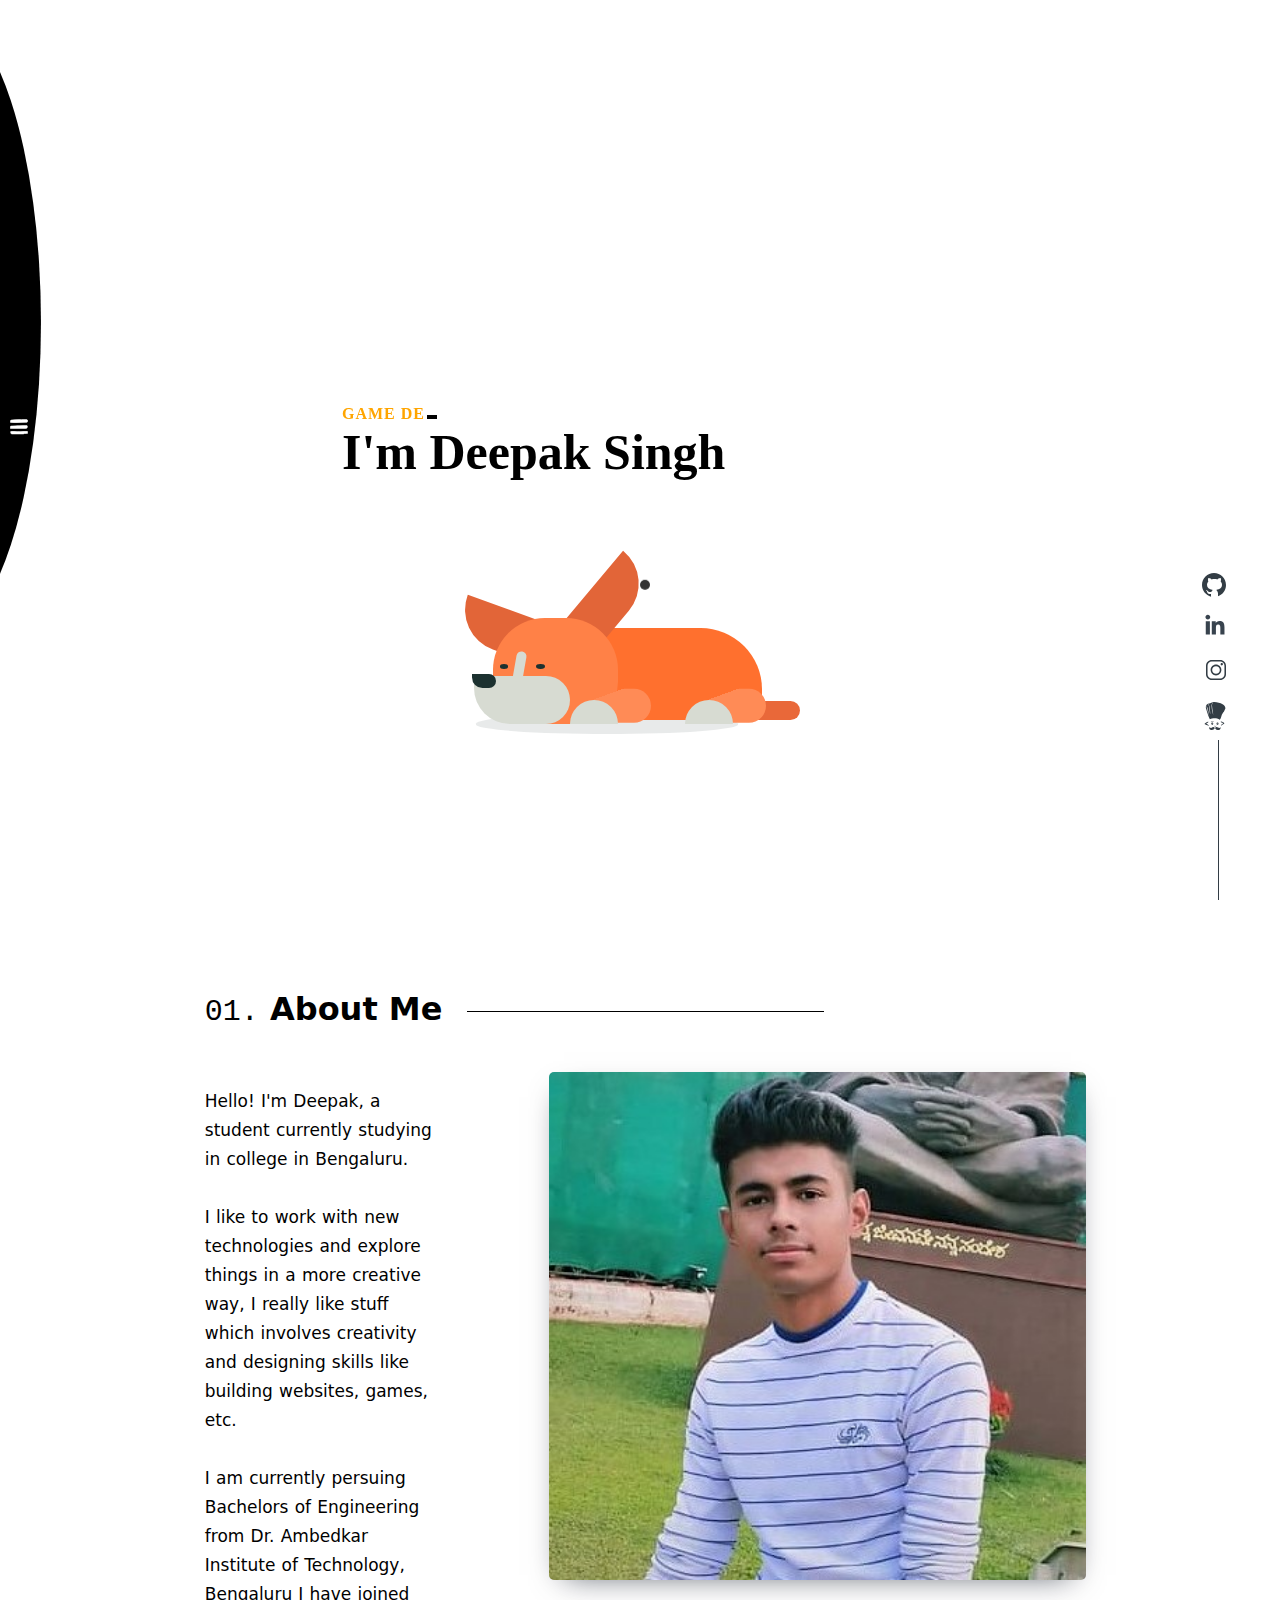
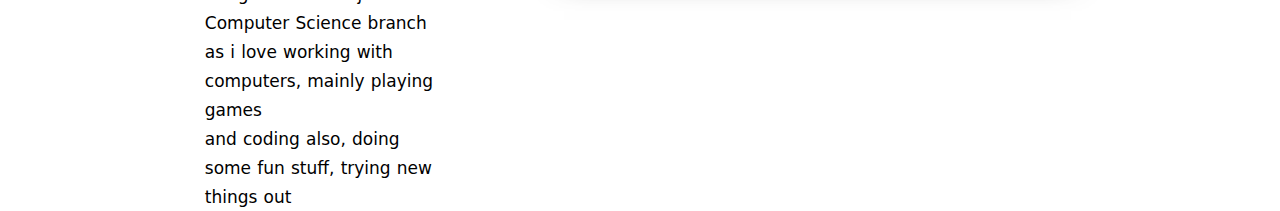
==== commit 77948d16: "Update index.html" ====
--- a/index.html
+++ b/index.html
@@ -31,7 +31,7 @@
             <img src="https://img.icons8.com/fluent/26/000000/delete-sign.png" class="go_back" />
         </div>
         <ul>
-            <li><a href="#">About</a></li>
+            <li><a href="#ame">About</a></li>
             <li><a href="skills.html#">Skills</a></li>
             <li><a href="exp.html#">Projects</a></li>
             <li><a href="#">Work</a></li>
@@ -69,7 +69,7 @@
     <header>
         <a href="#" class="logo">Deepak</a>
         <ul>
-            <li><a href="#">About   /</a></li>
+            <li><a href="#ame">About   /</a></li>
             <li><a href="skills.html#">Skills   /</a></li>
             <li><a href="exp.html#">Projects   /</a></li>
             <li><a href="#">Work   /</a></li>
@@ -157,7 +157,7 @@
         <div class="page_2">
 
 
-            <div class="about">
+            <div class="about" id="ame">
                 <h2 class="aboutme">
                     About Me
                 </h2>
@@ -378,6 +378,8 @@
             })
         }
     </script>
+<!--                   scroll to about me                -->
+
 </body>
 
-</html>+</html>
